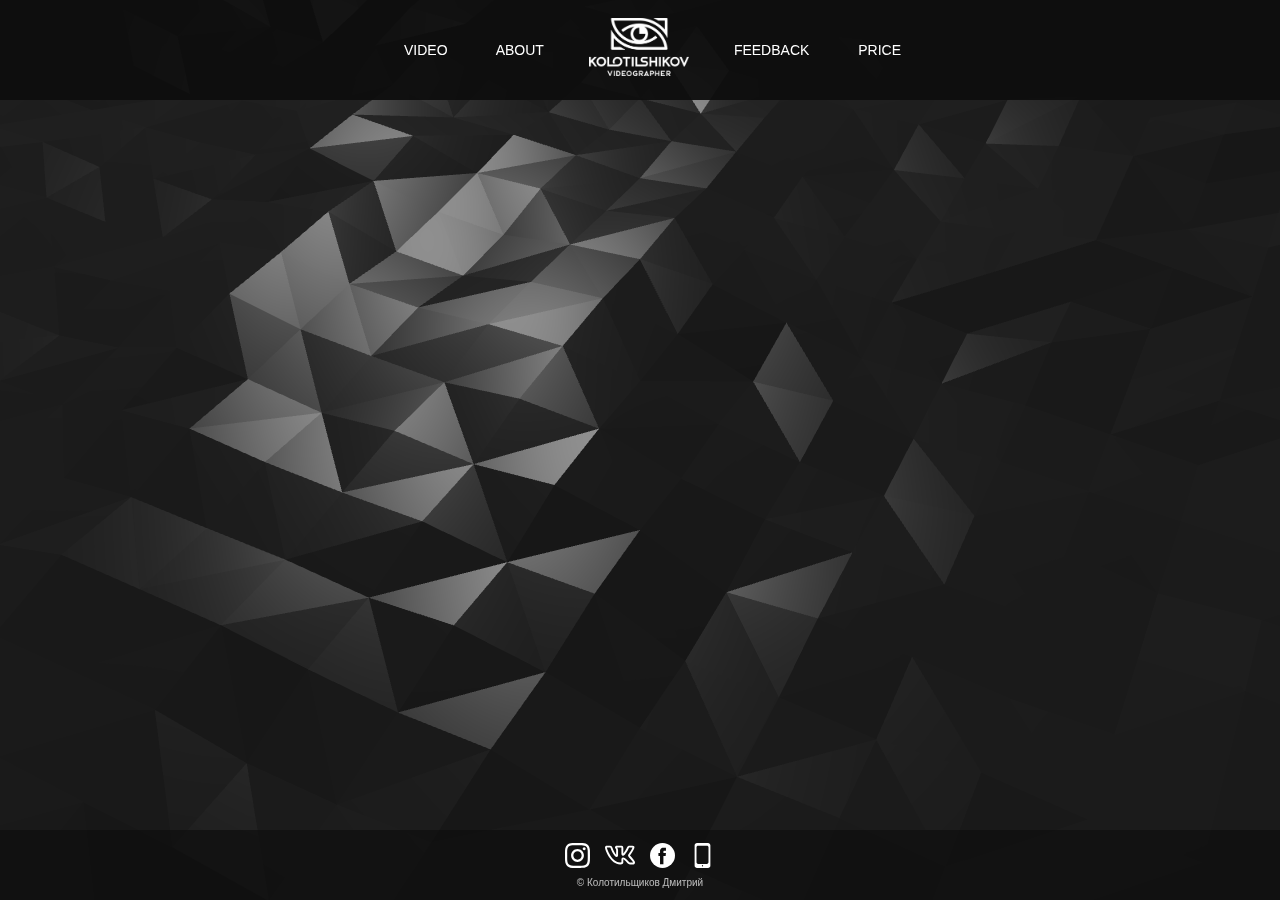
==== pages/about.html @ 9854bfc7 "kolotilshikov_v2" ====
<!DOCTYPE html>
<html lang="en">

<head>
    <meta charset="UTF-8">
    <meta name="viewport" content="width=device-width, initial-scale=1.0">
    <link rel="stylesheet" href="../style/style.css">
    <title>about</title>
</head>

<body>
    <!-- ШАПКА -->
    <header class="header">
        <div class="header__intro">

            <nav class="header__nav_1">
                <a href="wedding.html" class="header__nav_link">video</a>
                <a href="about.html" class="header__nav_link">about</a>
            </nav>
            <nav class="header__nav_2">
                <a href="../index.html" class="header__nav_link"><img class="header__nav_logo" src="../img/LogoDK.png"
                        alt="Kolotilshikov videographer"></a>
            </nav>
            <nav class="header__nav_3">
                <a href="feedback.html" class="header__nav_link">feedback</a>
                <a href="price.html" class="header__nav_link">price</a>
            </nav>
        </div>
    </header>
    <!-- ШАПКА -->

    <!--BURGER-->
    <div class="burger">
        <div class="burger__lines">
            <div class="burger__line"></div>
            <div class="burger__line"></div>
            <div class="burger__line"></div>
        </div>
    </div>
    <!--BURGER-->

    <!--BURGER-MENU-->
    <div class="burger__menu">
       <div class="burger__menu_close">
           <nav>X</nav>
       </div>
        <div class="burger__menu_list">
            <li>
                <ul><a href="../index.html"><img class="header__nav_logo" src="../img/LogoDK.png"
                    alt="Kolotilshikov videographer"></a></ul>
                <ul><a href="wedding.html">video</a></ul>
                <ul><a href="about.html">about</a></ul>
                <ul><a href="feedback.html">feedback</a></ul>
                <ul><a href="price.html">price</a></ul>
            </li>
        </div>
    </div>
    <!--BURGER-MENU-->

    <!--BACKGROUND + ICON "PLAY"-->
    <div class="wave_bg" id="wave_id">
        
    </div>

  

    <!-- ИКОНКИ -->
    <svg display="none">
        <symbol id="instagram" viewBox="0 0 24 24">
            <g>
                <path
                    d="m12.004 5.838c-3.403 0-6.158 2.758-6.158 6.158 0 3.403 2.758 6.158 6.158 6.158 3.403 0 6.158-2.758 6.158-6.158 0-3.403-2.758-6.158-6.158-6.158zm0 10.155c-2.209 0-3.997-1.789-3.997-3.997s1.789-3.997 3.997-3.997 3.997 1.789 3.997 3.997c.001 2.208-1.788 3.997-3.997 3.997z" />
                <path
                    d="m16.948.076c-2.208-.103-7.677-.098-9.887 0-1.942.091-3.655.56-5.036 1.941-2.308 2.308-2.013 5.418-2.013 9.979 0 4.668-.26 7.706 2.013 9.979 2.317 2.316 5.472 2.013 9.979 2.013 4.624 0 6.22.003 7.855-.63 2.223-.863 3.901-2.85 4.065-6.419.104-2.209.098-7.677 0-9.887-.198-4.213-2.459-6.768-6.976-6.976zm3.495 20.372c-1.513 1.513-3.612 1.378-8.468 1.378-5 0-7.005.074-8.468-1.393-1.685-1.677-1.38-4.37-1.38-8.453 0-5.525-.567-9.504 4.978-9.788 1.274-.045 1.649-.06 4.856-.06l.045.03c5.329 0 9.51-.558 9.761 4.986.057 1.265.07 1.645.07 4.847-.001 4.942.093 6.959-1.394 8.453z" />
                <circle cx="18.406" cy="5.595" r="1.439" />
            </g>
        </symbol>
        <symbol id="facebook" viewBox="0 0 112.196 112.196">
            <g>
                <circle cx="56.098" cy="56.098" r="56.098" />
                <path style="fill:#0e0e0e;"
                    d="M70.201,58.294h-10.01v36.672H45.025V58.294h-7.213V45.406h7.213v-8.34
		c0-5.964,2.833-15.303,15.301-15.303L71.56,21.81v12.51h-8.151c-1.337,0-3.217,0.668-3.217,3.513v7.585h11.334L70.201,58.294z" />
            </g>
        </symbol>
        <symbol id="phone" viewBox="0 0 387.2 387.2">
            <g>
                <path d="M304.8,10.84l0-0.04C297.927,3.891,288.585,0.004,278.84,0H108.32C88.067,0.066,71.666,16.467,71.6,36.72v313.72
			c0.004,9.745,3.891,19.087,10.8,25.96c6.863,6.899,16.189,10.785,25.92,10.8h170.56c9.731-0.015,19.057-3.901,25.92-10.8
			c6.899-6.863,10.785-16.189,10.8-25.92V36.76C315.585,27.029,311.699,17.703,304.8,10.84z M193.6,362.28L193.6,362.28
			c-5.479,0-9.92-4.441-9.92-9.92c0-5.479,4.441-9.92,9.92-9.92c5.479,0,9.92,4.441,9.92,9.92
			C203.52,357.839,199.079,362.28,193.6,362.28z M286.44,300c0,13.255-10.745,24-24,24H124.72c-13.255,0-24-10.745-24-24V66.2
			c0-13.255,10.745-24,24-24h137.76c13.255,0,24,10.745,24,24L286.44,300z" />
            </g>
        </symbol>
        <symbol id="vkontakte" viewBox="0 0 24 24">
            <g>
                <path
                    d="m12.145 19.5c3.472 0 2.234-2.198 2.502-2.83-.004-.472-.008-.926.008-1.202.22.062.739.325 1.811 1.367 1.655 1.67 2.078 2.665 3.415 2.665h2.461c.78 0 1.186-.323 1.389-.594.196-.262.388-.722.178-1.438-.549-1.724-3.751-4.701-3.95-5.015.03-.058.078-.135.103-.175h-.002c.632-.835 3.044-4.449 3.399-5.895.001-.002.002-.005.002-.008.192-.66.016-1.088-.166-1.33-.274-.362-.71-.545-1.299-.545h-2.461c-.824 0-1.449.415-1.765 1.172-.529 1.345-2.015 4.111-3.129 5.09-.034-1.387-.011-2.446.007-3.233.036-1.535.152-3.029-1.441-3.029h-3.868c-.998 0-1.953 1.09-.919 2.384.904 1.134.325 1.766.52 4.912-.76-.815-2.112-3.016-3.068-5.829-.268-.761-.674-1.466-1.817-1.466h-2.461c-.998 0-1.594.544-1.594 1.455 0 2.046 4.529 13.544 12.145 13.544zm-8.09-13.499c.217 0 .239 0 .4.457.979 2.883 3.175 7.149 4.779 7.149 1.205 0 1.205-1.235 1.205-1.7l-.001-3.702c-.066-1.225-.512-1.835-.805-2.205l3.508.004c.002.017-.02 4.095.01 5.083 0 1.403 1.114 2.207 2.853.447 1.835-2.071 3.104-5.167 3.155-5.293.075-.18.14-.241.376-.241h2.461.01c-.001.003-.001.006-.002.009-.225 1.05-2.446 4.396-3.189 5.435-.012.016-.023.033-.034.05-.327.534-.593 1.124.045 1.954h.001c.058.07.209.234.429.462.684.706 3.03 3.12 3.238 4.08-.138.022-.288.006-2.613.011-.495 0-.882-.74-2.359-2.23-1.328-1.292-2.19-1.82-2.975-1.82-1.524 0-1.413 1.237-1.399 2.733.005 1.622-.005 1.109.006 1.211-.089.035-.344.105-1.009.105-6.345 0-10.477-10.071-10.636-11.996.055-.005.812-.002 2.546-.003z" />
            </g>
        </symbol>
        <symbol id="camera" viewBox="0 0 512 512">
            <g>
                <g>
                    <path d="M462,276.01c-5.53,0-9.99,4.452-9.99,9.99c0,5.911,5.065,10.526,10.99,9.938c5.118-0.508,8.99-4.792,8.99-9.938
                        C471.99,280.47,467.538,276.01,462,276.01z"/>
                </g>
            </g>
            <g>
                <g>
                    <path d="M256,236.01c-5.53,0-9.99,4.452-9.99,9.99c0,5.143,3.869,9.43,8.99,9.938c5.929,0.589,10.99-4.031,10.99-9.938
                        C265.99,240.47,261.538,236.01,256,236.01z"/>
                </g>
            </g>
            <g>
                <g>
                    <path d="M256,196c-71.683,0-130,58.318-130,130s58.317,130,130,130s130-58.318,130-130S327.683,196,256,196z M256,436
                        c-60.654,0-110-49.346-110-110s49.346-110,110-110s110,49.346,110,110S316.654,436,256,436z"/>
                </g>
            </g>
            <g>
                <g>
                    <path d="M299.574,247.267c-4.829-2.682-10.916-0.94-13.597,3.888c-2.682,4.828-0.94,10.916,3.888,13.597
                        C312.154,277.129,326,300.598,326,326c0,5.523,4.478,10,10,10c5.522,0,10-4.477,10-10
                        C346,293.337,328.211,263.168,299.574,247.267z"/>
                </g>
            </g>
            <g>
                <g>
                    <path d="M482,176h-10v-30c0-5.523-4.478-10-10-10h-40c-5.522,0-10,4.477-10,10v30h-75.981
                        c-9.603-5.129-19.661-9.317-30.019-12.503V136h30c16.542,0,30-13.458,30-30V46c0-16.542-13.458-30-30-30H176
                        c-16.542,0-30,13.458-30,30v60c0,16.542,13.458,30,30,30h30v27.497c-10.358,3.186-20.415,7.374-30.02,12.503
                        c-23.771,0-53.56,0-75.98,0v-30c0-5.523-4.478-10-10-10H50c-5.522,0-10,4.477-10,10v30H30c-16.542,0-30,13.458-30,30
                        c0,9.862,0,229.357,0,240c0,16.542,13.458,30,30,30h145.981c24.495,13.079,52.096,20,80.019,20c27.923,0,55.523-6.92,80.019-20
                        H482c16.542,0,30-13.458,30-30c0-9.862,0-229.357,0-240C512,189.458,498.542,176,482,176z M432,156h20v20h-20V156z M176,116
                        c-5.514,0-10-4.486-10-10V46c0-5.514,4.486-10,10-10h160c5.514,0,10,4.486,10,10v60c0,5.514-4.486,10-10,10H176z M286,136v22.662
                        c-9.863-1.756-19.906-2.662-30-2.662s-20.137,0.906-30,2.661V136H286z M60,156h20v20H60V156z M20,206c0-5.514,4.486-10.1,10-10.1
                        h116.471c-13.54,11.416-25.275,24.994-34.714,40.1H20V206z M20,255.9h81.051C91.17,277.778,86,301.774,86,326
                        c0,24.227,5.17,48.123,15.051,70H20V255.9z M30,456c-5.514,0-10-4.486-10-10v-30h91.757c9.44,15.107,21.175,28.585,34.714,40H30z
                         M256,476c-82.904,0-150-67.223-150-150c0-82.465,66.789-150,150-150c82.847,0,150,67.172,150,150
                        C406,409.086,338.602,476,256,476z M492,446c0,5.514-4.486,10-10,10H365.529c13.54-11.416,25.275-24.894,34.714-40H492V446z
                         M492,396h-81.051C420.83,374.122,426,350.226,426,326s-5.17-48.122-15.051-70H492V396z M492,236h-91.757
                        c-9.439-15.107-21.174-28.585-34.714-40H482c5.514,0,10,4.486,10,10V236z"/>
                </g>
            </g>
            <g>
                <g>
                    <path d="M316,56c-5.522,0-10,4.477-10,10v20c0,5.523,4.478,10,10,10c5.522,0,10-4.477,10-10V66C326,60.477,321.522,56,316,56z"/>
                </g>
            </g>
        </symbol>
    </svg>
    <!-- ИКОНКИ -->

    <!-- ФУТЕР -->
    <div class="footer">
        <div class="container__footer">
            <div class="footer__social">
                <a class="footer__icon" href="https://www.instagram.com/kolotilshikov/" target="_blank"
                    title="instagram">
                    <svg class="icon__social">
                        <use xlink:href="#instagram"></use>
                    </svg>
                </a>

                <a class="footer__icon" href="https://vk.com/kolotilshikov_films" target="_blank" title="vkontakte">
                    <svg class="icon__social">
                        <use xlink:href="#vkontakte"></use>
                    </svg>
                </a>

                <a class="footer__icon" href="https://www.facebook.com/dmitrykolotilshikov/" target="_blank"
                    title="facebook">
                    <svg class="icon__social">
                        <use xlink:href="#facebook"></use>
                    </svg>
                </a>

                <a class="footer__icon" href="tel: +375296949269" target="_blank" title="phone">
                    <svg class="icon__social">
                        <use xlink:href="#phone"></use>
                    </svg>
                </a>
            </div>
            <div class="copyright">
                <span>© Колотильщиков Дмитрий</span>
            </div>
        </div>
    </div>
    <!-- ФУТЕР -->


    <!-- СКРИПТЫ -->
    <script src="../js/three.r95.min.js"></script>
    <script src="../js/vanta.waves.min.js"></script>
    <script src="../js/bg.js"></script>
    <script src="../js/burger.js"></script>
</body>

</html>
---- style/style.css ----
body {
    font-family: 'Montserrat', sans-serif;
    font-size: 15px;
    line-height: 1.6; /* межстрочный отступ */
    color: #333;
    margin: 0;
    padding: 0;
    background-color: rgb(29, 29, 29);
    user-select: none;
}
    h1,h2,h3,h4,h5,h6 {
        margin: 0;
    }
    *,
    *:before,
    *:after{
        box-sizing: border-box;
    }
    
/*----------------------------------*/
/*-----------BACKGROUND ANIMATED---------*/

.wave_bg {
    width: 100%;
    height: 100vh;
    display: flex;
    justify-content: center;
    align-items: center;
}
.icon__play {
    display: block;
    width: 75px;
    height: 75px;
    fill: rgb(255, 255, 255);

    transition: all .5s ease-in-out;
}
.icon__play:hover {
    fill: #fce38a; 
    width: 85px;
    height: 85px;  
}


/*-----------CONTAINER---------*/
.container {
    width: 100%;
    max-width: 1200px;
    margin: 0 auto;
}


/*----------HEADER----------*/
.header {
    width: 100%;
    height: 100px;
    position: absolute;
    left: 0;
    top: 0;
    z-index: 10;
    background-color: rgba(14, 14, 14, 0.95);
}

.header__intro {
    width: 100%;
    max-width: 1200px;
    margin: 18px auto 0 auto;
    padding-left: 25px;
    display: flex;
    justify-content: center;
    align-items: center;
}

.header__nav_1, .header__nav_2, .header__nav_3 {
    text-transform: uppercase;
    font-size: 14px;
    position: relative; 
}
.header__nav_2 {
    margin: 0 45px;
}
.header__nav_logo {
    width: 100px;
}
.header__nav_2 .header__nav_link:after {
    display: none;
}
.header__nav_2 .header__nav_link:hover {
    opacity: .7;
}
.header__nav_link {
    color: #ffffff;
    text-decoration: none;
    margin: 0 45px 0 0;
    transition: color .2s linear;
    position: relative;
}

.header__nav_link:last-child{
    margin: 0;
}
.header__nav_link:after {
    content: "";    
    display: block;
    width: 100%;
    height: 3px;
    opacity: 0;

    background-color: #fce38a;
    position: absolute;
    top: 110%;
    left: 0;
    z-index: 1; 

    transition: opacity .2s linear;
}
.header__nav_link:hover {   
    color: #fce38a;
    cursor: pointer;
}
.header__nav_link:hover:after {
    opacity: 1;
    cursor: pointer;
}
/*----------BURGER----------*/

.burger {
    position: absolute;    
    top: 27.5px;
    left: 5%;
    width: 45px;
    height: 45px;
    border-radius: 50%;
    background-color: rgb(228, 228, 228);

    z-index: 20;
   
    display: none;
}
.burger__lines {
    display: flex;
    flex-direction: column;
    justify-content: center;
    align-items: center;
    padding: 5px;
    width: 100%;
    height: 100%;
}
.burger__line {
    width: 100%;
    height: 2px;
    background-color: rgb(29, 29, 29);
}
.burger__line:nth-child(2) {
    margin: 5px 0;
}
.burger:hover {
    background-color: #fce38a;
    cursor: pointer;
}

@media(max-width: 555px) {
    .burger {
        display: block;       
    }
}
/*----------BURGER-MENU----------*/

.burger__menu {
    display: none;
    position: fixed;
    width: 100%;
    height: 100vh;
    top: 0;
    left: 0;
    z-index: 1000;
    color: #000;
    background-color: rgb(39, 39, 39); 
    
    padding-top: 70px; 
}
.burger__menu_close {
    color: #fff;
    font-size: 30px;
    margin: 0 0 20px 35px;
}
.burger__menu_close nav {
    width: 25px;
    height: 25px;
}
.burger__menu_list {
    display: flex;
    justify-content: center;
}
.burger__menu li {
    list-style: none;
}
.burger__menu li ul a {
    text-decoration: none;
    color: #fff;
    text-transform: uppercase;
    font-size: 24px;
}
.burger__menu li ul a img {
    margin-bottom: 30px;
    width: 120px;
}
.burger__menu_show {
    display: block;;
}


/*----------VIDEO CONTENT----------*/

.video__content {
    margin: 120px auto 0;
    padding: 0 20px;
    display: grid;
    column-gap: 30px;
    row-gap: 10px;
    grid-template-columns: repeat(3, 1fr);
}
.video__item {
    position: relative;
    width: 100%;
    height: 0;
    padding-bottom: 56.25%;
}
.video__enabled .video__button{
    display: block;
    cursor: pointer;
}
.video__item {
    cursor: pointer;
}
.video__cover {
    position: absolute;
    top: 0;
    left: 0;
    width: 100%;
    height: 100%;
    border: none;
}
.video__button {
    border: none;
    outline: none;
    position: absolute;
    top: 50%;
    left: 50%;
    padding: 0;
    background-color: transparent;
    transform: translate(-50%, -50%);

    display: none;
}
.video__icon_play {
    fill: #fff;
    fill-opacity: .7;
    width: 50px;
    height: 50px;
}

.video__item:hover .video__icon_play, 
.video__button:focus .video__icon_play {
    fill: #ff0000; 
    fill-opacity: 1;
    transform: rotate(-15deg);
    transition: transform .7s ease-in-out;
}

.video__title {
    text-transform: uppercase;
    color: #fff;
    opacity: .8;
    letter-spacing: .1rem;
    margin-top: 10px;
}

@media(max-width: 1000px) {
    .video__content {
        grid-template-columns: repeat(2, 1fr);       
    }
    .video__title {
        font-size: .8rem;       
    }
}
@media(max-width: 680px) {
    .video__content {
        grid-template-columns: repeat(1, 1fr);       
    }
    .video__title {
        font-size: 1rem;       
    }
}
@media(max-width: 450px) {  
    .video__title {
        font-size: .8rem;       
    }
}
@media(max-width: 360px) {
    .video__title {
        font-size: .6rem;       
    }
}
@media(max-width: 260px) {
    .video__title {
        font-size: .5rem;       
    }
}
/*----------FOOTER----------*/
.footer {
    width: 100%;
    height: 70px;

    background-color: rgba(14, 14, 14,.7);
    position: fixed;
    left: 0;
    bottom: 0;

    text-align: center;
}
.container__footer {
    width: 100%;
    max-width: 200px;
    margin: 0 auto;
}

.footer__social {
    margin-top: 10px;
    display: flex;
    justify-content: center;
    align-items: center;
}

.footer__icon {
    color: #ffffff;
}

.icon__social {
    display: block;
    width: 25px;
    height: 25px;
    fill: rgb(255, 255, 255);

    margin-right: 15px;
}
.footer__icon:nth-child(2) .icon__social {
    width: 30px;
    height: 30px;
}
.footer__icon:last-child .icon__social {
    margin-right: 0;
}

.footer__icon:first-child .icon__social:hover { 
    fill: rgb(252, 70, 197);
}
.footer__icon:nth-child(2) .icon__social:hover { 
    fill: rgb(70, 170, 252);
}
.footer__icon:nth-child(3) .icon__social:hover { 
    fill: rgb(0, 116, 211);
}
.footer__icon:last-child .icon__social:hover { 
    fill: rgb(70, 252, 140);
}

.copyright {
    color: #fff;
    opacity: .7;
    font-size: 10px;
    margin-top: 5px;
}



/*-----MOBILE__ADAPTATION-----*/

@media(max-width: 555px) {
    .header__intro {
        display: none;       
    }
}
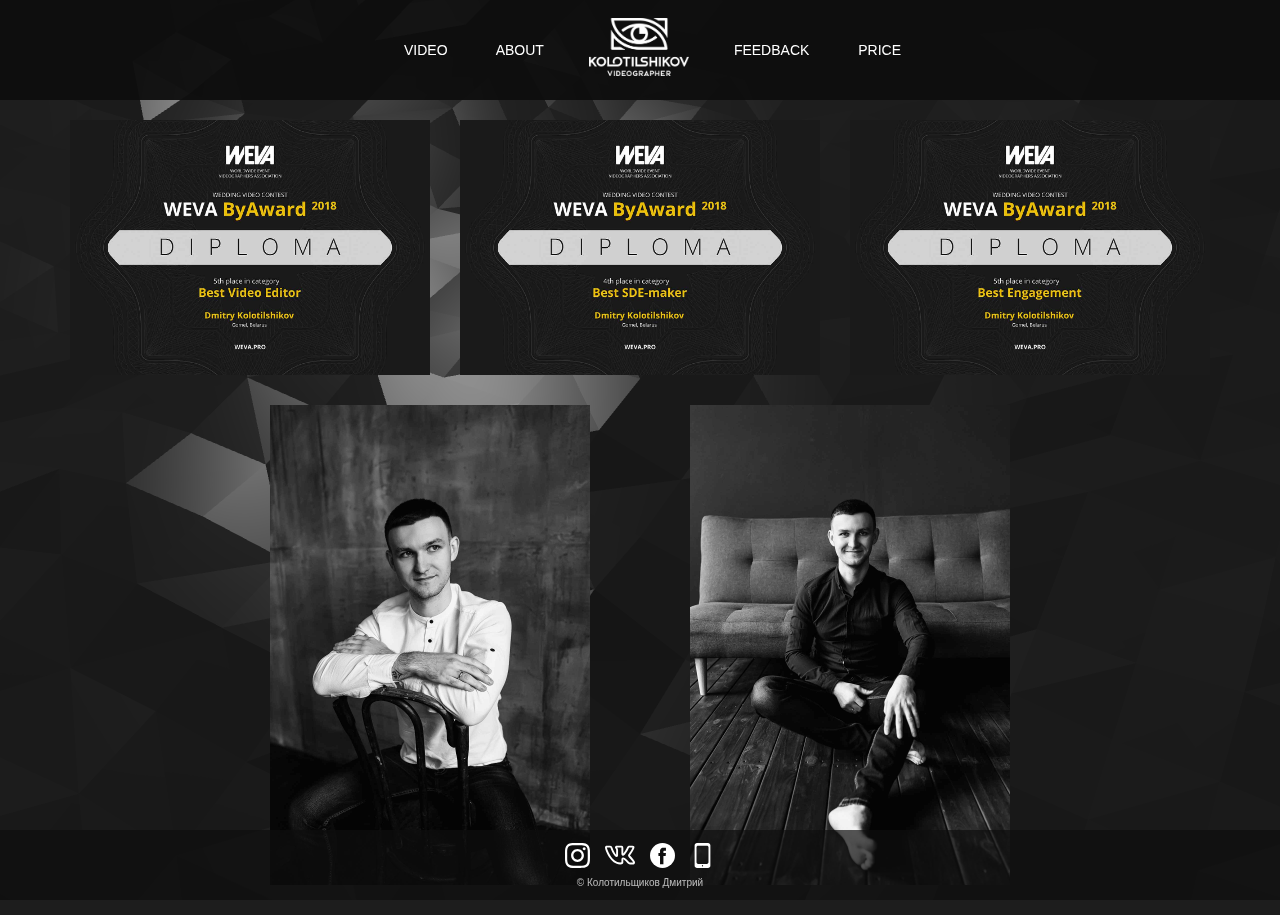
==== commit b7d8d709: "kolotilshikov_v3" ====
--- a/pages/about.html
+++ b/pages/about.html
@@ -41,13 +41,13 @@
 
     <!--BURGER-MENU-->
     <div class="burger__menu">
-       <div class="burger__menu_close">
-           <nav>X</nav>
-       </div>
+        <div class="burger__menu_close">
+            <nav>X</nav>
+        </div>
         <div class="burger__menu_list">
             <li>
                 <ul><a href="../index.html"><img class="header__nav_logo" src="../img/LogoDK.png"
-                    alt="Kolotilshikov videographer"></a></ul>
+                            alt="Kolotilshikov videographer"></a></ul>
                 <ul><a href="wedding.html">video</a></ul>
                 <ul><a href="about.html">about</a></ul>
                 <ul><a href="feedback.html">feedback</a></ul>
@@ -57,12 +57,21 @@
     </div>
     <!--BURGER-MENU-->
 
-    <!--BACKGROUND + ICON "PLAY"-->
-    <div class="wave_bg" id="wave_id">
-        
-    </div>
-
-  
+    <!--BACKGROUND--PHOTO-CONTENT-->
+    <div class="wave_bg__about" id="wave_id">
+        <div class="about__container">
+            <div class="about__content">
+                <img id="award" src="../img/weva_1.jpg" class="award__img" alt="award img">
+                <img id="award" src="../img/weva_2.jpg" class="award__img" alt="award img">
+                <img id="award" src="../img/weva_3.jpg" class="award__img" alt="award img">
+            </div>
+            <div class="about__photo">
+                <img id="photo" src="../img/photo_1.jpg" class="photo__img" alt="photo__img">
+                <img id="photo" src="../img/photo_2.jpg" class="photo__img" alt="photo__img">
+            </div>     
+        </div>
+    </div>
+    <!--BACKGROUND--PHOTO-CONTENT-->
 
     <!-- ИКОНКИ -->
     <svg display="none">
@@ -103,26 +112,26 @@
             <g>
                 <g>
                     <path d="M462,276.01c-5.53,0-9.99,4.452-9.99,9.99c0,5.911,5.065,10.526,10.99,9.938c5.118-0.508,8.99-4.792,8.99-9.938
-                        C471.99,280.47,467.538,276.01,462,276.01z"/>
+                        C471.99,280.47,467.538,276.01,462,276.01z" />
                 </g>
             </g>
             <g>
                 <g>
                     <path d="M256,236.01c-5.53,0-9.99,4.452-9.99,9.99c0,5.143,3.869,9.43,8.99,9.938c5.929,0.589,10.99-4.031,10.99-9.938
-                        C265.99,240.47,261.538,236.01,256,236.01z"/>
+                        C265.99,240.47,261.538,236.01,256,236.01z" />
                 </g>
             </g>
             <g>
                 <g>
                     <path d="M256,196c-71.683,0-130,58.318-130,130s58.317,130,130,130s130-58.318,130-130S327.683,196,256,196z M256,436
-                        c-60.654,0-110-49.346-110-110s49.346-110,110-110s110,49.346,110,110S316.654,436,256,436z"/>
+                        c-60.654,0-110-49.346-110-110s49.346-110,110-110s110,49.346,110,110S316.654,436,256,436z" />
                 </g>
             </g>
             <g>
                 <g>
                     <path d="M299.574,247.267c-4.829-2.682-10.916-0.94-13.597,3.888c-2.682,4.828-0.94,10.916,3.888,13.597
                         C312.154,277.129,326,300.598,326,326c0,5.523,4.478,10,10,10c5.522,0,10-4.477,10-10
-                        C346,293.337,328.211,263.168,299.574,247.267z"/>
+                        C346,293.337,328.211,263.168,299.574,247.267z" />
                 </g>
             </g>
             <g>
@@ -140,12 +149,13 @@
                          M256,476c-82.904,0-150-67.223-150-150c0-82.465,66.789-150,150-150c82.847,0,150,67.172,150,150
                         C406,409.086,338.602,476,256,476z M492,446c0,5.514-4.486,10-10,10H365.529c13.54-11.416,25.275-24.894,34.714-40H492V446z
                          M492,396h-81.051C420.83,374.122,426,350.226,426,326s-5.17-48.122-15.051-70H492V396z M492,236h-91.757
-                        c-9.439-15.107-21.174-28.585-34.714-40H482c5.514,0,10,4.486,10,10V236z"/>
-                </g>
-            </g>
-            <g>
-                <g>
-                    <path d="M316,56c-5.522,0-10,4.477-10,10v20c0,5.523,4.478,10,10,10c5.522,0,10-4.477,10-10V66C326,60.477,321.522,56,316,56z"/>
+                        c-9.439-15.107-21.174-28.585-34.714-40H482c5.514,0,10,4.486,10,10V236z" />
+                </g>
+            </g>
+            <g>
+                <g>
+                    <path
+                        d="M316,56c-5.522,0-10,4.477-10,10v20c0,5.523,4.478,10,10,10c5.522,0,10-4.477,10-10V66C326,60.477,321.522,56,316,56z" />
                 </g>
             </g>
         </symbol>
--- a/style/style.css
+++ b/style/style.css
@@ -42,6 +42,120 @@
 }
 
 
+/*-----------ABOUT---------*/
+
+.wave_bg__about {
+    width: 100%;
+    height: 100vh;
+    padding: 120px 0;       
+}
+
+.about__container {
+    width: 100%;
+    display: flex;
+    flex-direction: column;
+    justify-content: center;
+    align-items: center;
+}
+.about__content {     
+    padding: 0 20px;
+    display: grid;      
+    grid-gap: 30px;
+    grid-template-columns: repeat(3, 1fr);
+}
+.about__photo {    
+    padding: 10px 30px;
+    display: flex;
+    justify-content: space-between;
+    align-items: center;
+}
+
+.award__img {
+    width: 400px;
+}
+.photo__img {
+    margin: 20px 50px;
+    width: 320px;
+}
+
+.zoom__img {
+    position: absolute;
+    top: 50%;
+    left: 50%;
+    width: 640px;
+    transform: translate(-50%,-50%);
+    cursor: zoom-out;
+}
+@media(max-width: 1370px) {    
+    .award__img {
+        width: 360px;
+    }
+}
+@media(max-width: 1190px) {
+    .about__content {
+        grid-template-columns: 1fr;       
+    }
+    .about__photo {
+        flex-direction: column;
+        padding: 0;
+        margin: 0;
+    }  
+    .award__img {
+        width: 690px;
+    }
+    .photo__img {
+        width: 690px;
+    }
+    .wave_bg__about {
+        height: 100%;      
+    }
+}
+@media(max-width: 760px) {
+    .photo__img {
+        margin: 20px 0 0 0;
+    }   
+}
+@media(max-width: 780px) {
+    .award__img {
+        width: 480px;
+    }
+    .photo__img {
+        width: 480px;
+    }   
+}
+@media(max-width: 520px) {
+    .award__img {
+        width: 320px;
+    }
+    .photo__img {
+        width: 320px;
+    }   
+}
+@media(max-width: 360px) {
+    .award__img {
+        width: 260px;
+    }
+    .photo__img {
+        width: 260px;
+    }   
+}
+@media(max-width: 360px) {
+    .award__img {
+        width: 260px;
+    }
+    .photo__img {
+        width: 260px;
+    }   
+}
+@media(max-width: 300px) {
+    .award__img {
+        width: 185px;
+    }
+    .photo__img {
+        width: 185px;
+    }   
+}
+
 /*-----------CONTAINER---------*/
 .container {
     width: 100%;
@@ -318,6 +432,7 @@
     bottom: 0;
 
     text-align: center;
+    z-index: 500;
 }
 .container__footer {
     width: 100%;
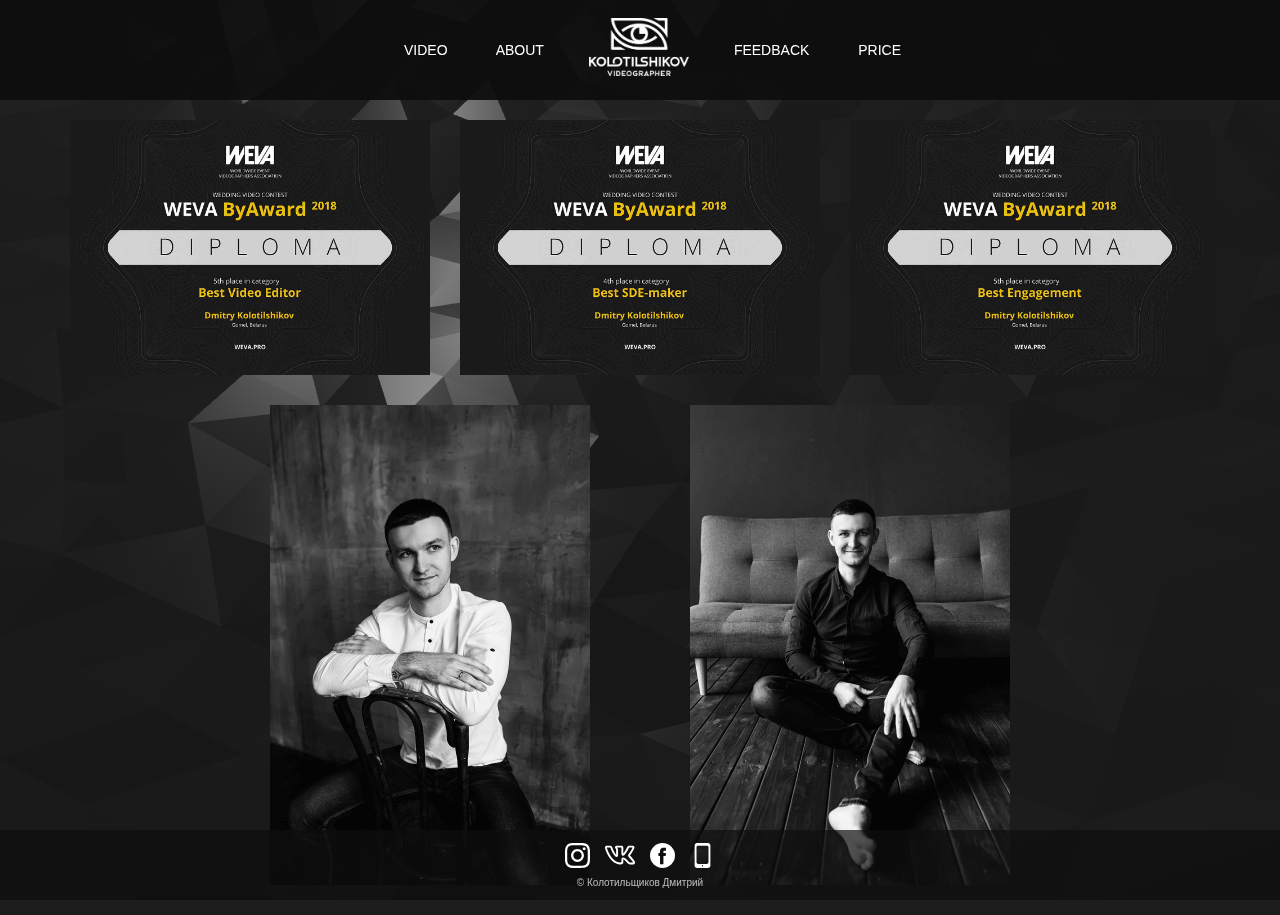
==== commit b2e8b164: "kolotilshikov_v4" ====
--- a/pages/about.html
+++ b/pages/about.html
@@ -18,7 +18,7 @@
                 <a href="about.html" class="header__nav_link">about</a>
             </nav>
             <nav class="header__nav_2">
-                <a href="../index.html" class="header__nav_link"><img class="header__nav_logo" src="../img/LogoDK.png"
+                <a href="../index.html" class="header__nav_link"><img class="header__nav_logo" src="../img/LogoDK.webp"
                         alt="Kolotilshikov videographer"></a>
             </nav>
             <nav class="header__nav_3">
--- a/style/style.css
+++ b/style/style.css
@@ -290,7 +290,7 @@
     z-index: 1000;
     color: #000;
     background-color: rgb(39, 39, 39); 
-    
+    opacity: .98;
     padding-top: 70px; 
 }
 .burger__menu_close {
@@ -421,6 +421,91 @@
         font-size: .5rem;       
     }
 }
+/*----------FEEDBACK----------*/
+.wave__feedback_bg {
+    width: 100%;
+    height: 100%;
+    padding: 120px 0;       
+}
+.feedback__container {
+    width: 100%;
+    max-width: 1200px;
+    margin: 0 auto;
+    user-select: text;
+}
+.feedback__flex {
+    width: 100%;
+    padding: 0;
+    margin: 0;
+    display: flex; 
+    flex-direction: column;
+    justify-content: start;
+}
+
+.feedback__block {   
+    width: 1000px; 
+    margin: 25px auto;
+    padding: 0; 
+    color: #fff;
+    line-height: 1.5;
+    display: flex; 
+    align-self: start;   
+}
+
+.feedback__block:nth-child(2n) {
+    align-self: flex-end; 
+    flex-direction: row-reverse;
+}
+.feedback__block_img {
+    width: 220px;
+    height: 220px;        
+    margin: 0 5px; 
+    text-align: center;
+    text-transform: uppercase;    
+}
+.feedback__block_img a {
+    color: #fff;
+    text-decoration: none; 
+}
+.feedback__block_img a:hover {
+    color: #fce38a;
+}
+  
+.feedback__img {
+    border-radius: 50%;
+    width: 220px;
+}
+.feedback__text_small {
+    display: flex;
+    align-items: center;
+    width: 500px;
+    padding: 0 15px;
+}
+.feedback__text_large {
+    display: flex;
+    align-items: center;
+    width: 100%;
+    padding: 0 15px;
+}
+
+@media(max-width: 1000px) {
+    .feedback__block {
+        width: auto;
+    }
+}
+@media(max-width: 760px) {
+    .feedback__block, .feedback__block:nth-child(2n) {
+        flex-direction: column;
+        justify-content: center;
+        align-items: center;
+    }
+    .feedback__block_img {
+        margin: 0 0 35px 0;
+    }
+    .feedback__text_small {
+        width: 100%;
+    }
+}
 /*----------FOOTER----------*/
 .footer {
     width: 100%;
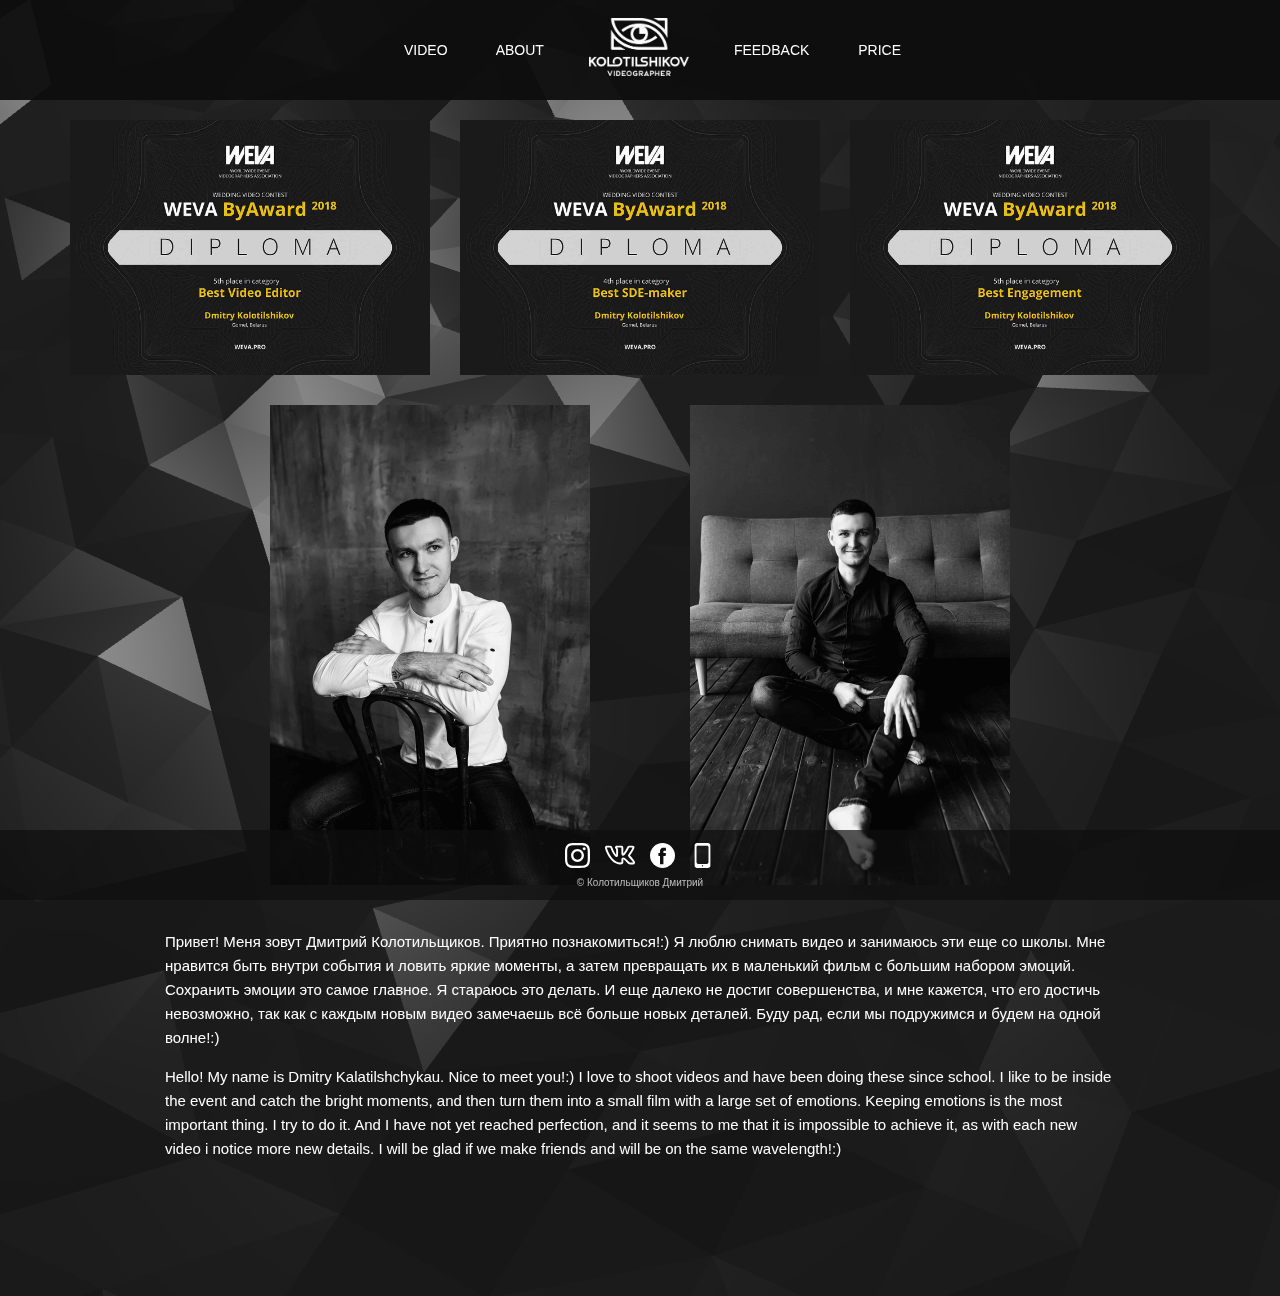
==== commit 5fc53348: "kolotilshikov_v6" ====
--- a/pages/about.html
+++ b/pages/about.html
@@ -4,6 +4,19 @@
 <head>
     <meta charset="UTF-8">
     <meta name="viewport" content="width=device-width, initial-scale=1.0">
+    <meta name="description" content="видеограф на свадьбу, видеосъемка свадеб, свадебное видео портфолио и прайс, видеооператор на свадьбу">
+    <meta name="keywords" content="видеооператор, видеограф, видеооператор на свадьбу, видеограф на свадьбу, видеосъемка свадьба, свадьба видео">
+    <meta name="Author" content="Dmitry Kolotilshikov">
+    <meta name="Copyright" content="Dmitry Kolotilshikov">
+
+    <meta property="og:locale" content="ru_RU">
+    <meta property="og:type" content="website">
+    <meta property="og:title" content="Видеограф на свадьбу">
+    <meta property="og:description" content="видеограф на свадьбу, свадебное видео портфолио и прайс">
+    <meta property="og:image" content="../img/photo_3.jpg">
+    <meta property="og:url" content="about.html">
+    <meta property="og:site_name" content="kolotilshikov.com">
+
     <link rel="stylesheet" href="../style/style.css">
     <title>about</title>
 </head>
@@ -68,7 +81,21 @@
             <div class="about__photo">
                 <img id="photo" src="../img/photo_1.jpg" class="photo__img" alt="photo__img">
                 <img id="photo" src="../img/photo_2.jpg" class="photo__img" alt="photo__img">
-            </div>     
+            </div>
+            <div class="about__text">
+                <p>Привет! Меня зовут Дмитрий Колотильщиков. Приятно познакомиться!:)
+                    Я люблю снимать видео и занимаюсь эти еще со школы. Мне нравится быть внутри события и ловить яркие
+                    моменты, а затем превращать их в маленький фильм с большим набором эмоций.
+                    Сохранить эмоции это самое главное. Я стараюсь это делать. И еще далеко не достиг совершенства, и
+                    мне кажется, что его достичь невозможно, так как с каждым новым видео замечаешь всё больше новых деталей.
+                    Буду рад, если мы подружимся и будем на одной волне!:)</p>
+                <p>Hello! My name is Dmitry Kalatilshchykau. Nice to meet you!:)
+                    I love to shoot videos and have been doing these since school. I like to be inside the event and
+                    catch the bright moments, and then turn them into a small film with a large set of emotions.
+                    Keeping emotions is the most important thing. I try to do it. And I have not yet reached perfection,
+                    and it seems to me that it is impossible to achieve it, as with each new video i notice more new details.
+                    I will be glad if we make friends and will be on the same wavelength!:)</p>
+            </div>
         </div>
     </div>
     <!--BACKGROUND--PHOTO-CONTENT-->
--- a/style/style.css
+++ b/style/style.css
@@ -46,7 +46,7 @@
 
 .wave_bg__about {
     width: 100%;
-    height: 100vh;
+    height: 100%;
     padding: 120px 0;       
 }
 
@@ -86,6 +86,11 @@
     transform: translate(-50%,-50%);
     cursor: zoom-out;
 }
+.about__text {
+    max-width: 1000px;
+    color: #fff;
+    padding: 0 25px;
+}
 @media(max-width: 1370px) {    
     .award__img {
         width: 360px;
@@ -194,7 +199,7 @@
     margin: 0 45px;
 }
 .header__nav_logo {
-    width: 100px;
+    width: 100px;    
 }
 .header__nav_2 .header__nav_link:after {
     display: none;
@@ -319,6 +324,9 @@
     margin-bottom: 30px;
     width: 120px;
 }
+.burger__menu li ul:first-child {
+    padding-left: 23px;
+}
 .burger__menu_show {
     display: block;;
 }
@@ -327,7 +335,7 @@
 /*----------VIDEO CONTENT----------*/
 
 .video__content {
-    margin: 120px auto 0;
+    margin: 120px auto 80px;
     padding: 0 20px;
     display: grid;
     column-gap: 30px;
@@ -506,6 +514,118 @@
         width: 100%;
     }
 }
+
+/*----------PRICE----------*/
+.wave_bg_price {
+    width: 100%;
+    height: 100%;
+    display: flex;
+    flex-wrap: wrap;
+    justify-content: center;
+    user-select: text;         
+}
+.price__container_ru {
+    width: 1000px;
+    max-width: 1000px; 
+    color: #fff;
+    margin: 120px auto 60px;
+    text-align: center;
+}
+.price__container_en {
+    width: 1000px;
+    max-width: 1000px; 
+    color: #fff;
+    margin: 0 auto 120px;
+    text-align: center;    
+}
+.price__container_ru, .price__container_en  > h2 {
+    letter-spacing: 2px;
+    font-weight: 400;
+    text-transform: uppercase;
+}
+.price__br {
+    width: 100%;    
+    height: 3px;
+    background-color: #fff;
+    margin: 5px auto 15px;
+}
+.price {
+    display: flex;
+    justify-content: space-evenly;
+    flex-wrap: wrap;
+}
+.price__offer {     
+    text-align: left;
+    padding: 10px;
+    margin: 0 auto 20px;
+    flex-basis: 450px;
+}
+.price__offer:last-child {
+    margin: 0 auto;
+}
+@media (max-width: 600px) {
+    .price {
+        flex-direction: column;
+        align-items: center;
+    }
+    .price__offer {
+        flex-basis: auto;
+        max-width: 350px;
+    }
+    .price__about > ul{
+        padding: 15px;
+    }  
+}
+.price__offer > h2 {
+    letter-spacing: 1px;
+}
+.price__offer ol > li {
+    font-size: 1rem;
+    letter-spacing: 1px;
+    text-transform: uppercase;
+}
+@media (max-width: 300px) {
+    .price__offer ol > li {
+        font-size: .8rem;
+    }  
+}
+.price__offer ol {
+    padding: 0 0 0 15px;
+    margin: 10px;
+}
+.price__offer ul {
+    margin: 0;
+    padding: 0 20px;
+}
+.price__offer > h2 {
+    color: #fce38a;
+}
+.price__offer > h3 {
+    color: #ffffff;
+    text-decoration: overline;   
+}
+
+.price__offer_info > p {
+    margin: 10px auto;
+    text-transform: uppercase;
+    letter-spacing: 1px;  
+    color: #fce38a;  
+    padding: 0 10px;
+}
+
+.price__about {
+    width: 100%;
+}
+.price__about ul > li {
+    text-align: left;
+    font-size: 1rem;
+    text-transform: uppercase;
+    margin: 0 0 10px 0;
+}
+.price__about ul {    
+    padding: 0 20px;
+}
+
 /*----------FOOTER----------*/
 .footer {
     width: 100%;
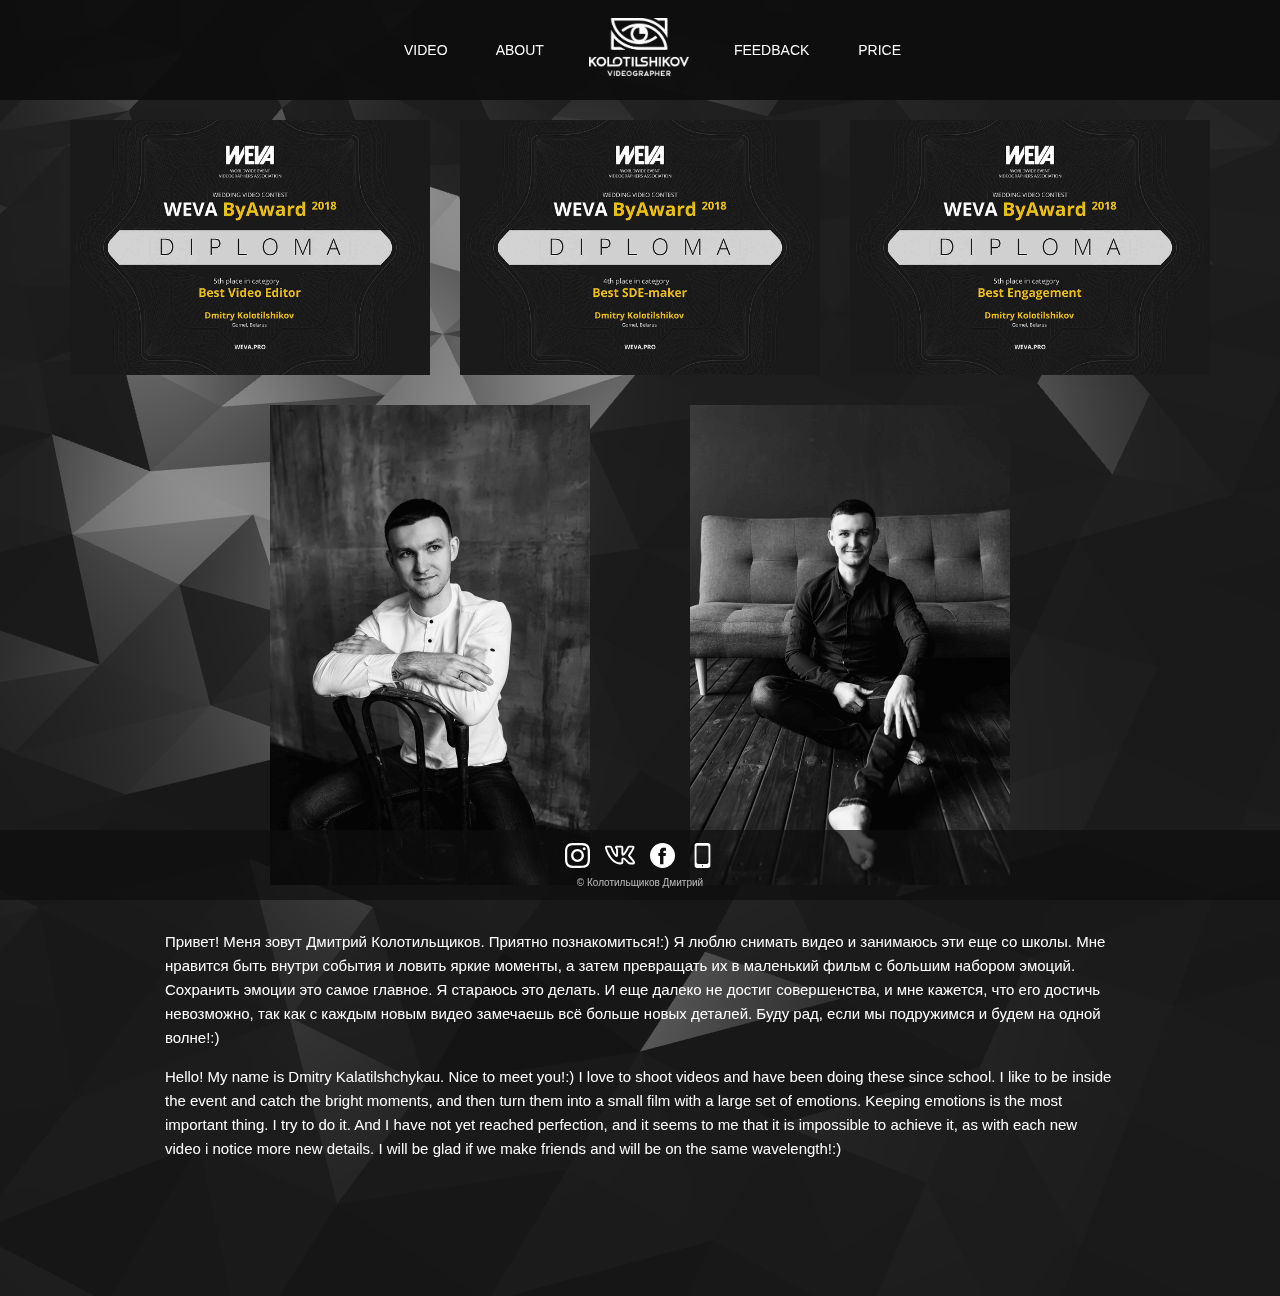
==== commit f1982e7e: "kolotilshikov_v7" ====
--- a/pages/about.html
+++ b/pages/about.html
@@ -7,15 +7,23 @@
     <meta name="description" content="видеограф на свадьбу, видеосъемка свадеб, свадебное видео портфолио и прайс, видеооператор на свадьбу">
     <meta name="keywords" content="видеооператор, видеограф, видеооператор на свадьбу, видеограф на свадьбу, видеосъемка свадьба, свадьба видео">
     <meta name="Author" content="Dmitry Kolotilshikov">
-    <meta name="Copyright" content="Dmitry Kolotilshikov">
+    <meta name="Copyright" content="Дмитрий Колотильщиков">
 
     <meta property="og:locale" content="ru_RU">
     <meta property="og:type" content="website">
-    <meta property="og:title" content="Видеограф на свадьбу">
-    <meta property="og:description" content="видеограф на свадьбу, свадебное видео портфолио и прайс">
+    <meta property="og:title" content="Videographer Dmitry Kolotilshikov">
+    <meta property="og:description" content="About me">
     <meta property="og:image" content="../img/photo_3.jpg">
     <meta property="og:url" content="about.html">
     <meta property="og:site_name" content="kolotilshikov.com">
+
+    <link rel="apple-touch-icon" sizes="180x180" href="../favicon/apple-touch-icon.png">
+    <link rel="icon" type="image/png" sizes="32x32" href="../favicon/favicon-32x32.png">
+    <link rel="icon" type="image/png" sizes="16x16" href="../favicon/favicon-16x16.png">
+    <link rel="manifest" href="../site.webmanifest">
+    <link rel="mask-icon" href="../favicon/safari-pinned-tab.svg" color="#131313">
+    <meta name="msapplication-TileColor" content="#da532c">
+    <meta name="theme-color" content="#000000">
 
     <link rel="stylesheet" href="../style/style.css">
     <title>about</title>
--- a/style/style.css
+++ b/style/style.css
@@ -433,8 +433,21 @@
 .wave__feedback_bg {
     width: 100%;
     height: 100%;
-    padding: 120px 0;       
-}
+    padding: 120px 0;
+    background-color: rgb(19, 19, 19);
+    
+    animation: render 5s ease-in-out infinite;
+}
+
+@keyframes render {
+    0% {
+        background-color: rgb(19, 19, 19);
+    }
+    50% {
+        background-color: rgb(49, 49, 49);
+    }
+}
+
 .feedback__container {
     width: 100%;
     max-width: 1200px;
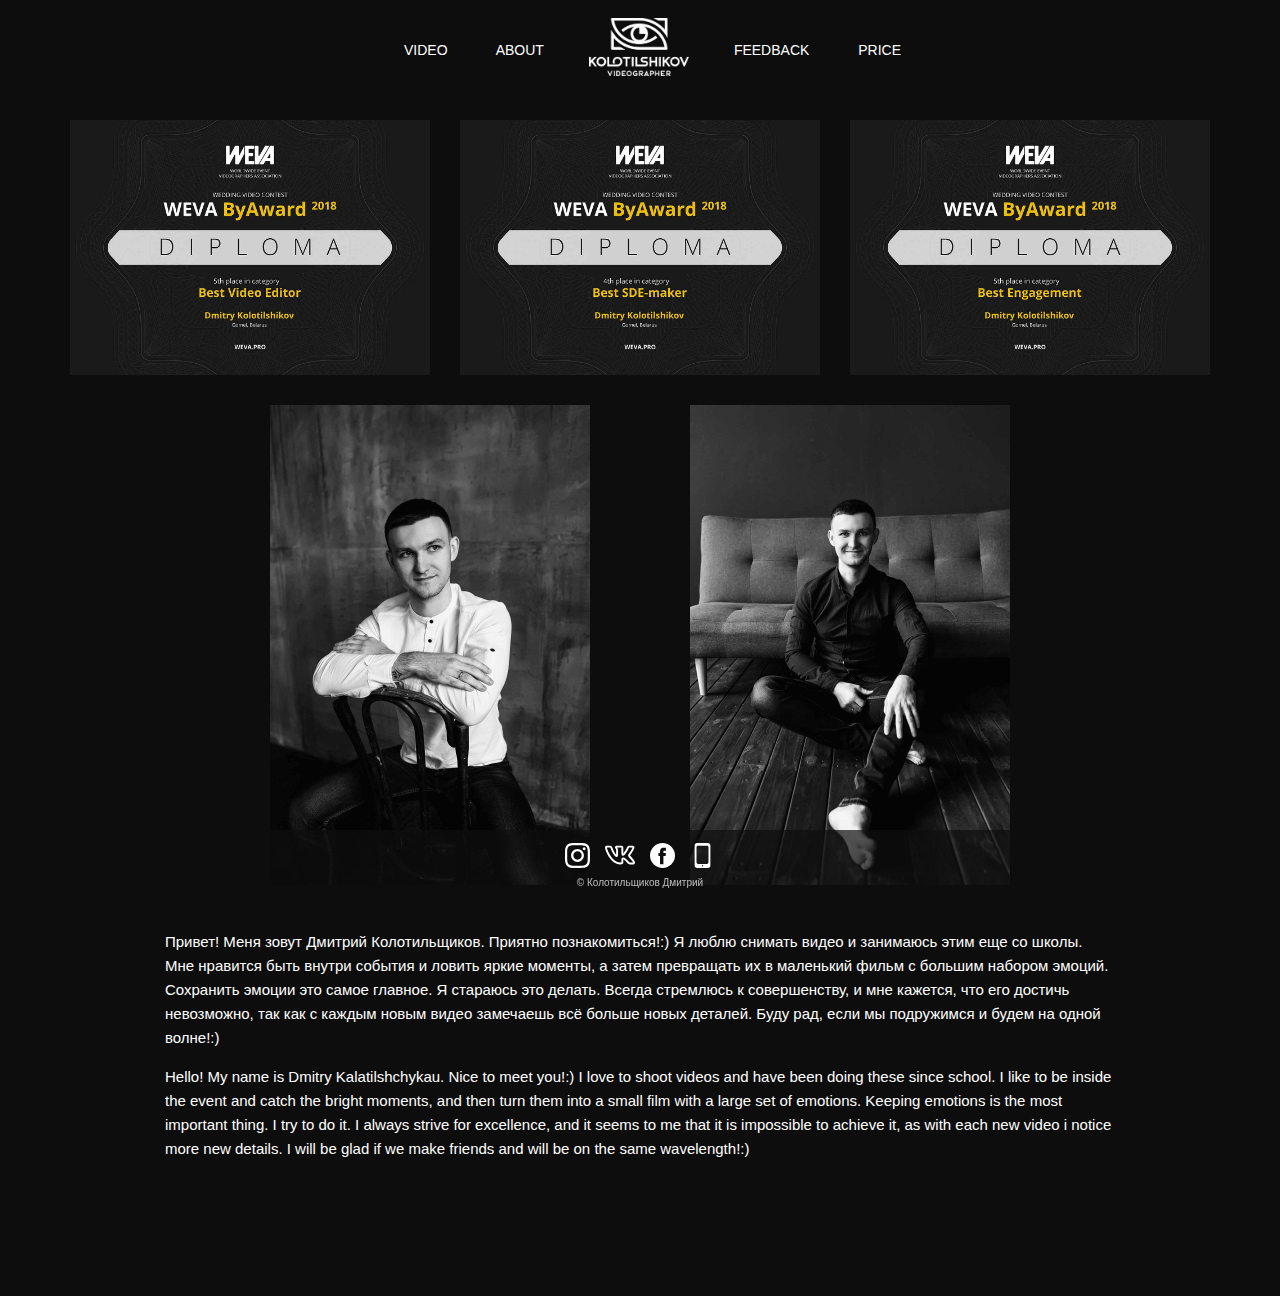
==== commit e5995534: "kolotilshikov_v8" ====
--- a/pages/about.html
+++ b/pages/about.html
@@ -92,15 +92,15 @@
             </div>
             <div class="about__text">
                 <p>Привет! Меня зовут Дмитрий Колотильщиков. Приятно познакомиться!:)
-                    Я люблю снимать видео и занимаюсь эти еще со школы. Мне нравится быть внутри события и ловить яркие
+                    Я люблю снимать видео и занимаюсь этим еще со школы. Мне нравится быть внутри события и ловить яркие
                     моменты, а затем превращать их в маленький фильм с большим набором эмоций.
-                    Сохранить эмоции это самое главное. Я стараюсь это делать. И еще далеко не достиг совершенства, и
+                    Сохранить эмоции это самое главное. Я стараюсь это делать. Всегда стремлюсь к совершенству, и
                     мне кажется, что его достичь невозможно, так как с каждым новым видео замечаешь всё больше новых деталей.
                     Буду рад, если мы подружимся и будем на одной волне!:)</p>
                 <p>Hello! My name is Dmitry Kalatilshchykau. Nice to meet you!:)
                     I love to shoot videos and have been doing these since school. I like to be inside the event and
                     catch the bright moments, and then turn them into a small film with a large set of emotions.
-                    Keeping emotions is the most important thing. I try to do it. And I have not yet reached perfection,
+                    Keeping emotions is the most important thing. I try to do it. I always strive for excellence,
                     and it seems to me that it is impossible to achieve it, as with each new video i notice more new details.
                     I will be glad if we make friends and will be on the same wavelength!:)</p>
             </div>
@@ -236,9 +236,6 @@
 
 
     <!-- СКРИПТЫ -->
-    <script src="../js/three.r95.min.js"></script>
-    <script src="../js/vanta.waves.min.js"></script>
-    <script src="../js/bg.js"></script>
     <script src="../js/burger.js"></script>
 </body>
 
--- a/style/style.css
+++ b/style/style.css
@@ -47,8 +47,21 @@
 .wave_bg__about {
     width: 100%;
     height: 100%;
-    padding: 120px 0;       
-}
+    padding: 120px 0; 
+    background-color: rgb(13, 13, 13);
+    
+    animation: render 7s ease-in-out infinite;
+}
+
+@keyframes render {
+    0% {
+        background-color: rgb(13, 13, 13);
+    }
+    50% {
+        background-color: rgb(49, 49, 49);
+    }
+}      
+
 
 .about__container {
     width: 100%;
@@ -434,14 +447,14 @@
     width: 100%;
     height: 100%;
     padding: 120px 0;
-    background-color: rgb(19, 19, 19);
+    background-color: rgb(13, 13, 13);
     
-    animation: render 5s ease-in-out infinite;
+    animation: render 7s ease-in-out infinite;
 }
 
 @keyframes render {
     0% {
-        background-color: rgb(19, 19, 19);
+        background-color: rgb(13, 13, 13);
     }
     50% {
         background-color: rgb(49, 49, 49);
@@ -551,6 +564,12 @@
     margin: 0 auto 120px;
     text-align: center;    
 }
+.price__container_en > small {
+    text-transform: uppercase;
+}
+.price__container_en > h1 {
+    letter-spacing: 2px;
+}
 .price__container_ru, .price__container_en  > h2 {
     letter-spacing: 2px;
     font-weight: 400;
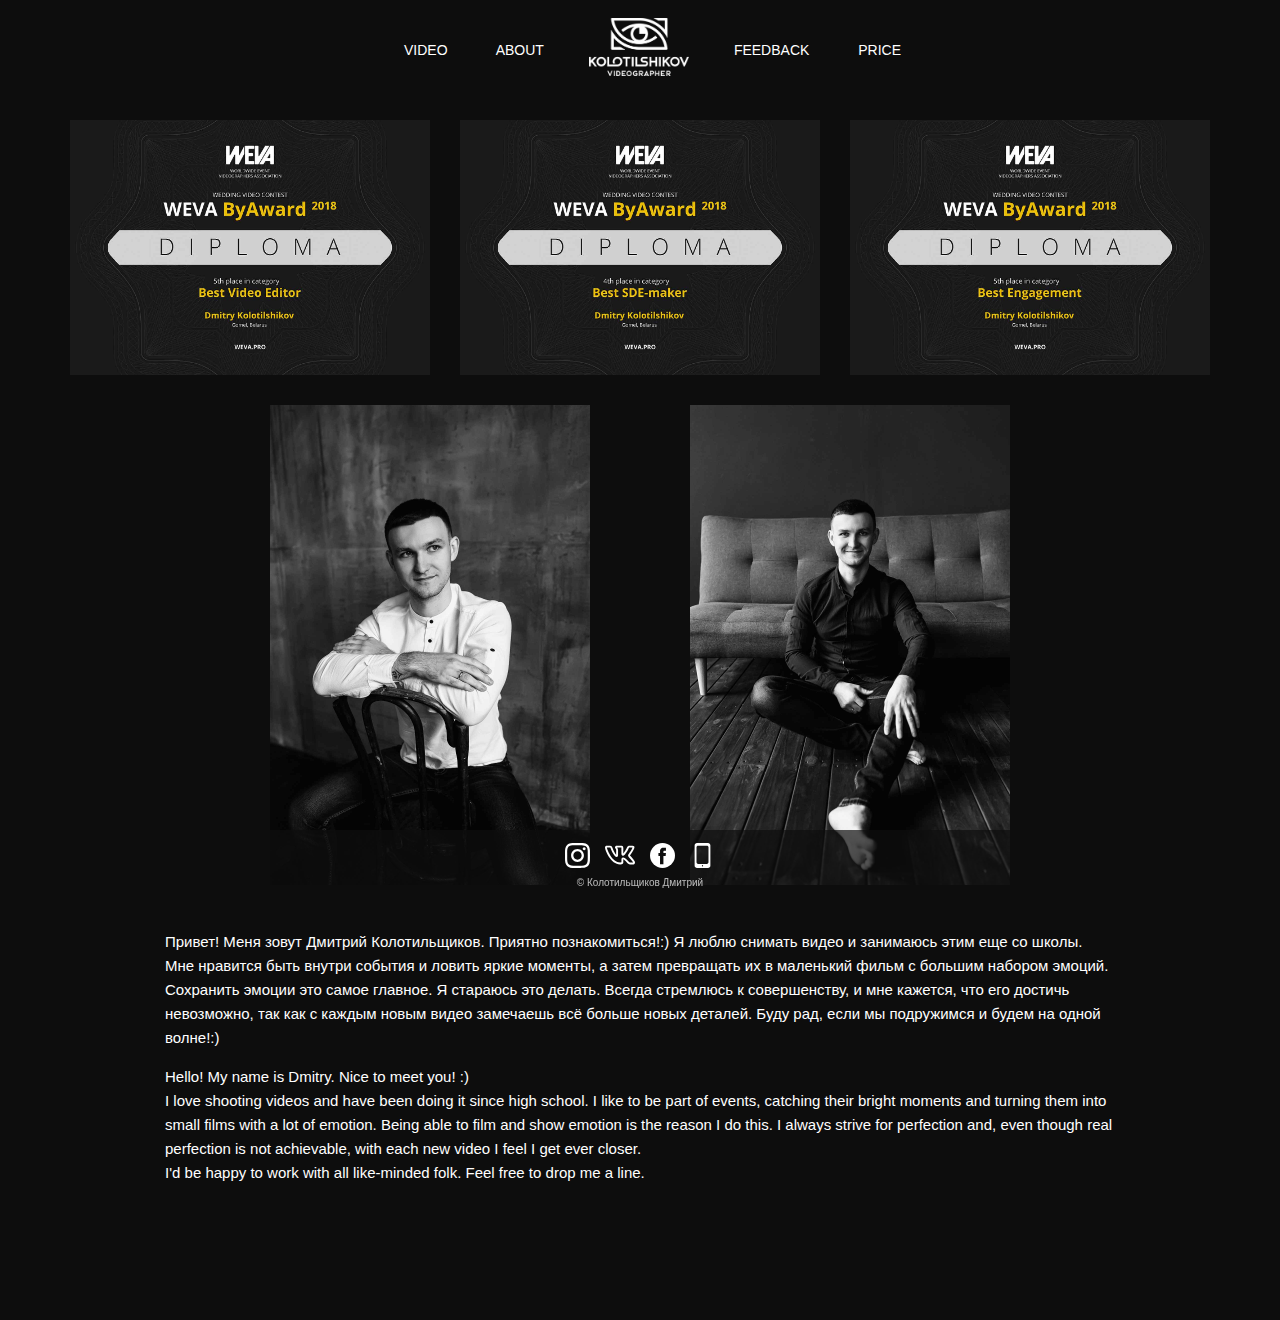
==== commit 6976b225: "kolotilshikov_v9" ====
--- a/pages/about.html
+++ b/pages/about.html
@@ -39,7 +39,7 @@
                 <a href="about.html" class="header__nav_link">about</a>
             </nav>
             <nav class="header__nav_2">
-                <a href="../index.html" class="header__nav_link"><img class="header__nav_logo" src="../img/LogoDK.webp"
+                <a href="../index.html" class="header__nav_link"><img class="header__nav_logo" src="../img/LogoDK.png"
                         alt="Kolotilshikov videographer"></a>
             </nav>
             <nav class="header__nav_3">
@@ -97,12 +97,10 @@
                     Сохранить эмоции это самое главное. Я стараюсь это делать. Всегда стремлюсь к совершенству, и
                     мне кажется, что его достичь невозможно, так как с каждым новым видео замечаешь всё больше новых деталей.
                     Буду рад, если мы подружимся и будем на одной волне!:)</p>
-                <p>Hello! My name is Dmitry Kalatilshchykau. Nice to meet you!:)
-                    I love to shoot videos and have been doing these since school. I like to be inside the event and
-                    catch the bright moments, and then turn them into a small film with a large set of emotions.
-                    Keeping emotions is the most important thing. I try to do it. I always strive for excellence,
-                    and it seems to me that it is impossible to achieve it, as with each new video i notice more new details.
-                    I will be glad if we make friends and will be on the same wavelength!:)</p>
+                <p>Hello! My name is Dmitry. Nice to meet you! :) <br>
+                    I love shooting videos and have been doing it since high school. I like to be part of events, catching their bright moments and turning them into small films with a lot of emotion. Being able to film and show emotion is the reason I do this. 
+                    I always strive for perfection and, even though real perfection is not achievable, with each new video I feel I get ever closer. <br>
+                    I'd be happy to work with all like-minded folk. Feel free to drop me a line.</p>
             </div>
         </div>
     </div>
--- a/style/style.css
+++ b/style/style.css
@@ -457,7 +457,7 @@
         background-color: rgb(13, 13, 13);
     }
     50% {
-        background-color: rgb(49, 49, 49);
+        background-color: rgb(59, 59, 59);
     }
 }
 
@@ -548,8 +548,21 @@
     display: flex;
     flex-wrap: wrap;
     justify-content: center;
-    user-select: text;         
-}
+    user-select: text;  
+    background-color: rgb(13, 13, 13);
+    
+    animation: render 7s ease-in-out infinite;
+}
+
+@keyframes render {
+    0% {
+        background-color: rgb(13, 13, 13);
+    }
+    50% {
+        background-color: rgb(59, 59, 59);
+    }
+}        
+
 .price__container_ru {
     width: 1000px;
     max-width: 1000px; 
